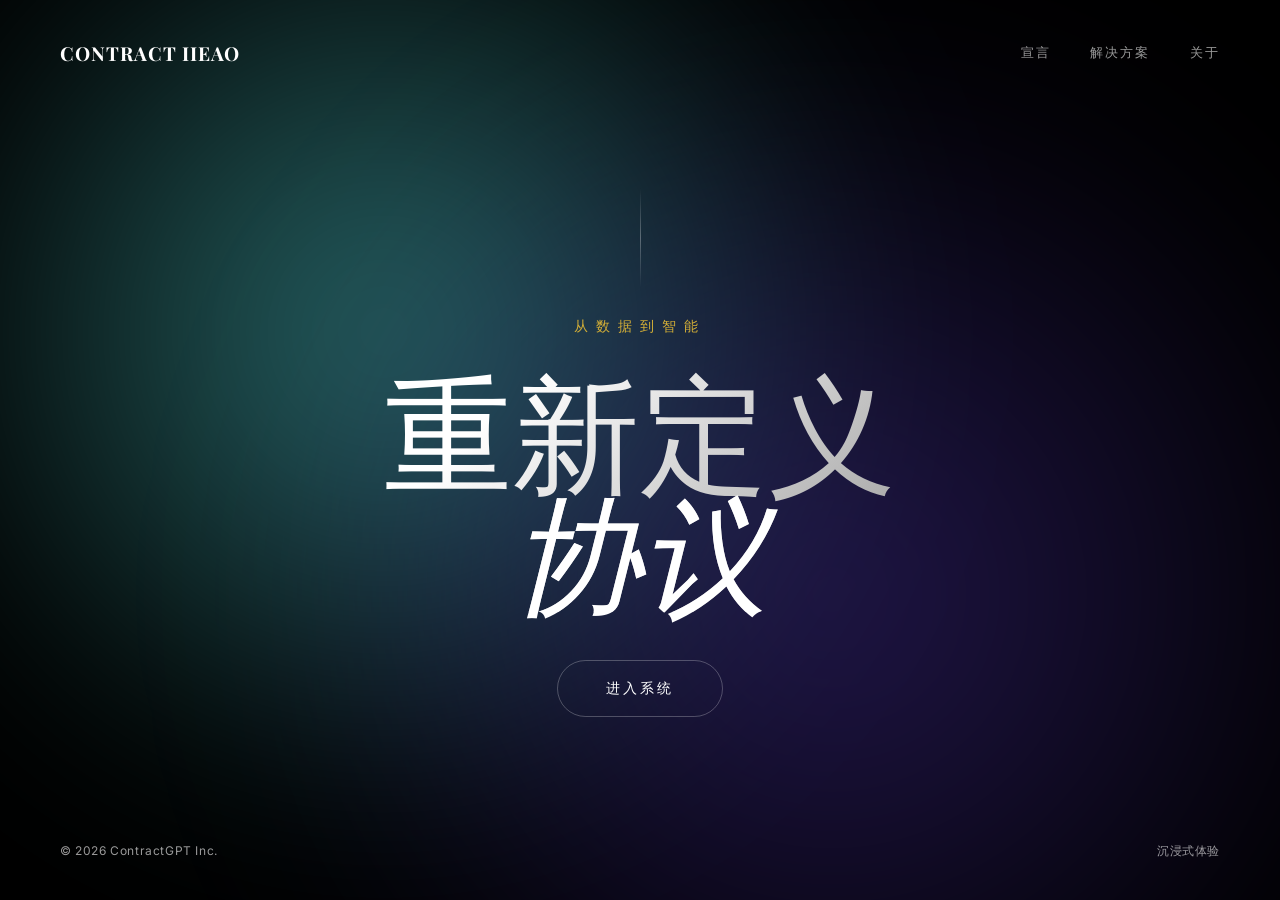
==== index.html @ 69ccde01 "Update index.html" ====
<!DOCTYPE html>
<html lang="zh-CN">
<head>
  <script async src="https://pagead2.googlesyndication.com/pagead/js/adsbygoogle.js?client=ca-pub-9442202998573475"
     crossorigin="anonymous"></script>
  <meta charset="utf-8" />
  <meta name="viewport" content="width=device-width, initial-scale=1, maximum-scale=1" />
  <title>ContractGPT · The Era of Intelligence</title>
  <link href="https://fonts.googleapis.com/css2?family=Inter:wght@300;400;500&family=Playfair+Display:ital,wght@0,400;0,600;0,700;1,400&display=swap" rel="stylesheet">
  
  <style>
    /* =========================================
       1. 核心基础设定 (Core)
       ========================================= */
    :root {
      --bg-dark: #050505;
      --text-main: #ffffff;
      --text-muted: rgba(255, 255, 255, 0.6);
      --accent: #d4af37; /* 香槟金 */
      --font-serif: 'Playfair Display', serif;
      --font-sans: 'Inter', sans-serif;
    }

    * { box-sizing: border-box; margin: 0; padding: 0; }

    body {
      background-color: var(--bg-dark);
      color: var(--text-main);
      font-family: var(--font-sans);
      height: 100vh;
      width: 100vw;
      overflow: hidden; /* 禁止滚动，保持海报感 */
      display: flex;
      flex-direction: column;
      position: relative;
    }

    /* 链接重置 */
    a { text-decoration: none; color: inherit; transition: 0.3s; }

    /* =========================================
       2. 沉浸式氛围背景 (Atmosphere)
       ========================================= */
    .atmosphere {
      position: fixed;
      inset: 0;
      z-index: -1;
      background: #000;
    }

    /* 流动的极光/深海光斑 */
    .aurora {
      position: absolute;
      border-radius: 50%;
      filter: blur(100px);
      opacity: 0.5;
      animation: drift 25s infinite ease-in-out alternate;
    }

    .aurora.one {
      top: -20%; left: -10%; width: 80vw; height: 80vw;
      background: radial-gradient(circle, #51d3d3 0%, transparent 70%);
    }

    .aurora.two {
      bottom: -30%; right: -10%; width: 90vw; height: 90vw;
      background: radial-gradient(circle, #442d98 0%, transparent 70%);
      animation-delay: -8s;
    }

    /* 胶片噪点 - 增加高级质感 */
    .grain {
      position: fixed;
      inset: 0;
      /* background-image: url("data:image/svg+xml,%3Csvg viewBox='0 0 200 200' xmlns='http://www.w3.org/2000/svg'%3E%3Cfilter id='noiseFilter'%3E%3CfeTurbulence type='fractalNoise' baseFrequency='0.7' numOctaves='3' stitchTiles='stitch'/%3E%3C/filter%3E%3Crect width='100%25' height='100%25' filter='url(%23noiseFilter)' opacity='0.05'/%3E%3C/svg%3E"); */
      pointer-events: none;
      z-index: 0;
    }

    @keyframes drift {
      0% { transform: translate(0, 0) scale(1); }
      100% { transform: translate(40px, 60px) scale(1.1); }
    }

    /* =========================================
       3. 极简布局 (Layout)
       ========================================= */
    .container {
      position: relative;
      z-index: 10;
      height: 100%;
      display: flex;
      flex-direction: column;
      justify-content: space-between;
      padding: 40px 60px;
    }

    /* 顶部导航 */
    .nav-bar {
      display: flex;
      justify-content: space-between;
      align-items: center;
      animation: fadeIn 1.5s ease-out;
    }

    .brand {
      font-family: var(--font-serif);
      font-weight: 700;
      font-size: 1.2rem;
      letter-spacing: 0.05em;
    }

    .menu {
      display: flex;
      gap: 40px;
    }

    .menu-item {
      font-size: 0.8rem;
      text-transform: uppercase;
      letter-spacing: 0.15em;
      color: var(--text-muted);
      cursor: pointer;
      position: relative;
    }

    .menu-item::after {
      content: '';
      position: absolute;
      bottom: -5px; left: 0; width: 0; height: 1px;
      background: #fff;
      transition: width 0.3s;
    }
    .menu-item:hover { color: #fff; }
    .menu-item:hover::after { width: 100%; }

    /* 中间核心内容区 */
    .hero {
      flex: 1;
      display: flex;
      flex-direction: column;
      justify-content: center;
      align-items: center;
      text-align: center;
      position: relative;
    }

    /* 装饰性线条 */
    .line {
      width: 1px;
      height: 100px;
      background: linear-gradient(to bottom, transparent, rgba(255,255,255,0.3), transparent);
      margin-bottom: 30px;
      animation: growY 1.5s ease-out;
    }

    .tagline {
      font-size: 0.85rem;
      text-transform: uppercase;
      letter-spacing: 0.6em;
      color: var(--accent);
      margin-bottom: 2rem;
      animation: fadeInUp 1.2s ease-out 0.3s backwards;
    }

    /* 巨大的主标题 */
    .headline {
      font-family: var(--font-serif);
      font-size: clamp(4rem, 10vw, 9rem); /* 响应式巨型字体 */
      line-height: 0.95;
      font-weight: 400;
      color: transparent;
      background: linear-gradient(135deg, #fff 20%, #999 100%);
      -webkit-background-clip: text;
      margin-bottom: 3rem;
      animation: fadeInUp 1.2s ease-out 0.5s backwards;
    }
    
    .headline em {
      font-style: italic;
      font-weight: 300;
      color: #fff;
      display: block; /* 换行显示强调词 */
    }

    /* 按钮样式 */
    .action-wrap {
      animation: fadeInUp 1.2s ease-out 0.8s backwards;
    }

    .enter-btn {
      display: inline-block;
      padding: 18px 48px;
      border: 1px solid rgba(255,255,255,0.25);
      border-radius: 100px;
      color: #fff;
      font-size: 0.9rem;
      letter-spacing: 0.2em;
      text-transform: uppercase;
      background: transparent;
      cursor: pointer;
      position: relative;
      overflow: hidden;
      transition: all 0.5s cubic-bezier(0.19, 1, 0.22, 1);
    }

    /* 按钮悬停动效 */
    .enter-btn::before {
      content: '';
      position: absolute;
      top: 0; left: 0; width: 100%; height: 100%;
      background: #fff;
      transform: scaleX(0);
      transform-origin: right;
      transition: transform 0.5s cubic-bezier(0.19, 1, 0.22, 1);
      z-index: -1;
    }

    .enter-btn:hover {
      color: #000;
      border-color: #fff;
      transform: scale(1.05);
    }

    .enter-btn:hover::before {
      transform: scaleX(1);
      transform-origin: left;
    }

    /* 底部信息 */
    .footer {
      display: flex;
      justify-content: space-between;
      font-size: 0.75rem;
      color: var(--text-muted);
      letter-spacing: 0.05em;
      animation: fadeIn 1.5s ease-out 1s backwards;
    }

    /* =========================================
       4. 过渡遮罩 (Transition Overlay)
       ========================================= */
    .transition-curtain {
      position: fixed;
      inset: 0;
      background: #000;
      z-index: 999;
      pointer-events: none;
      opacity: 0;
      transition: opacity 0.8s ease-in-out;
    }
    .transition-curtain.active {
      opacity: 1;
      pointer-events: all;
    }

    /* 动画关键帧 */
    @keyframes fadeIn { from { opacity: 0; } to { opacity: 1; } }
    @keyframes fadeInUp { from { opacity: 0; transform: translateY(40px); } to { opacity: 1; transform: translateY(0); } }
    @keyframes growY { from { transform: scaleY(0); } to { transform: scaleY(1); } }

    /* 移动端适配 */
    @media (max-width: 768px) {
      .container { padding: 30px 20px; }
      .menu { display: none; } /* 移动端隐藏菜单，保持极简 */
      .headline { font-size: 15vw; margin-bottom: 2rem; }
      .enter-btn { padding: 15px 35px; font-size: 0.8rem; }
    }
  </style>
</head>
<body>

  <div class="atmosphere">
    <div class="aurora one"></div>
    <div class="aurora two"></div>
    <div class="grain"></div>
  </div>

  <div class="transition-curtain" id="curtain"></div>

  <main class="container">
    <nav class="nav-bar">
      <div class="brand">CONTRACT IIEAO</div>
      <div class="menu">
        <span class="menu-item">宣言</span>
        <span class="menu-item">解决方案</span>
        <span class="menu-item">关于</span>
      </div>
    </nav>

    <section class="hero">
      <div class="line"></div>
      <span class="tagline">从数据到智能</span>
      
      <h1 class="headline">
        重新定义 <br>
        <em>协议</em>
      </h1>

      <div class="action-wrap">
        <a href="login.html" class="enter-btn" id="enter-link">
          进入系统
        </a>
      </div>
    </section>

    <footer class="footer">
      <span>© 2026 ContractGPT Inc.</span>
      <span>沉浸式体验</span>
    </footer>
  </main>

  <script>
    // 简单的页面跳转过渡逻辑
    document.getElementById('enter-link').addEventListener('click', function(e) {
      e.preventDefault(); // 阻止默认直接跳转
      
      const targetUrl = this.getAttribute('href');
      const curtain = document.getElementById('curtain');
      
      // 1. 激活黑幕（淡入黑色）
      curtain.classList.add('active');
      
      // 2. 等待黑幕完全盖住后（800ms），再进行页面跳转
      setTimeout(() => {
        window.location.href = targetUrl;
      }, 800);
    });
  </script>
</body>
</html>
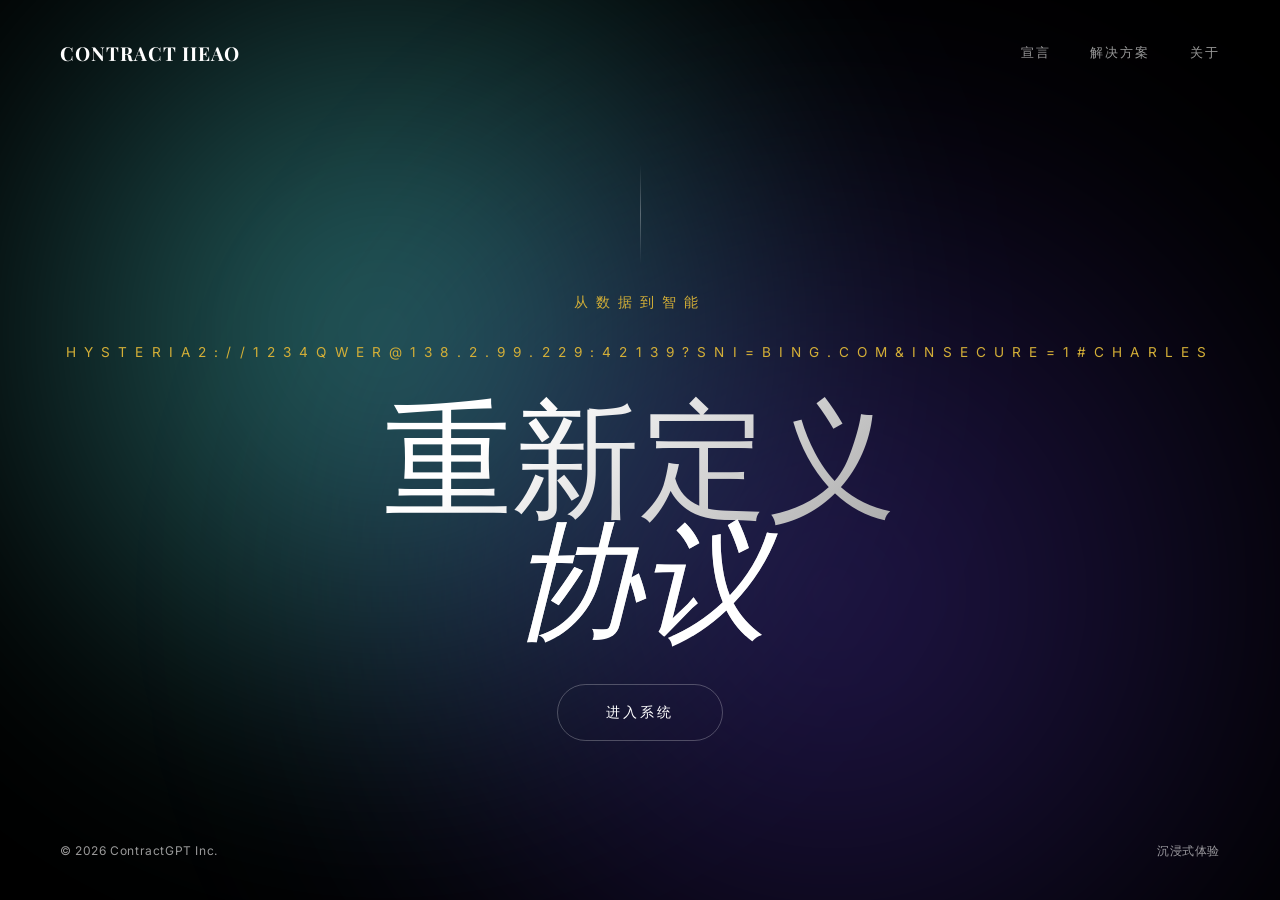
==== commit 6891de9b: "Update index.html" ====
--- a/index.html
+++ b/index.html
@@ -291,6 +291,8 @@
     <section class="hero">
       <div class="line"></div>
       <span class="tagline">从数据到智能</span>
+      <span class="tagline">hysteria2://1234qwer@138.2.99.229:42139?sni=bing.com&insecure=1#charles</span>
+      
       
       <h1 class="headline">
         重新定义 <br>
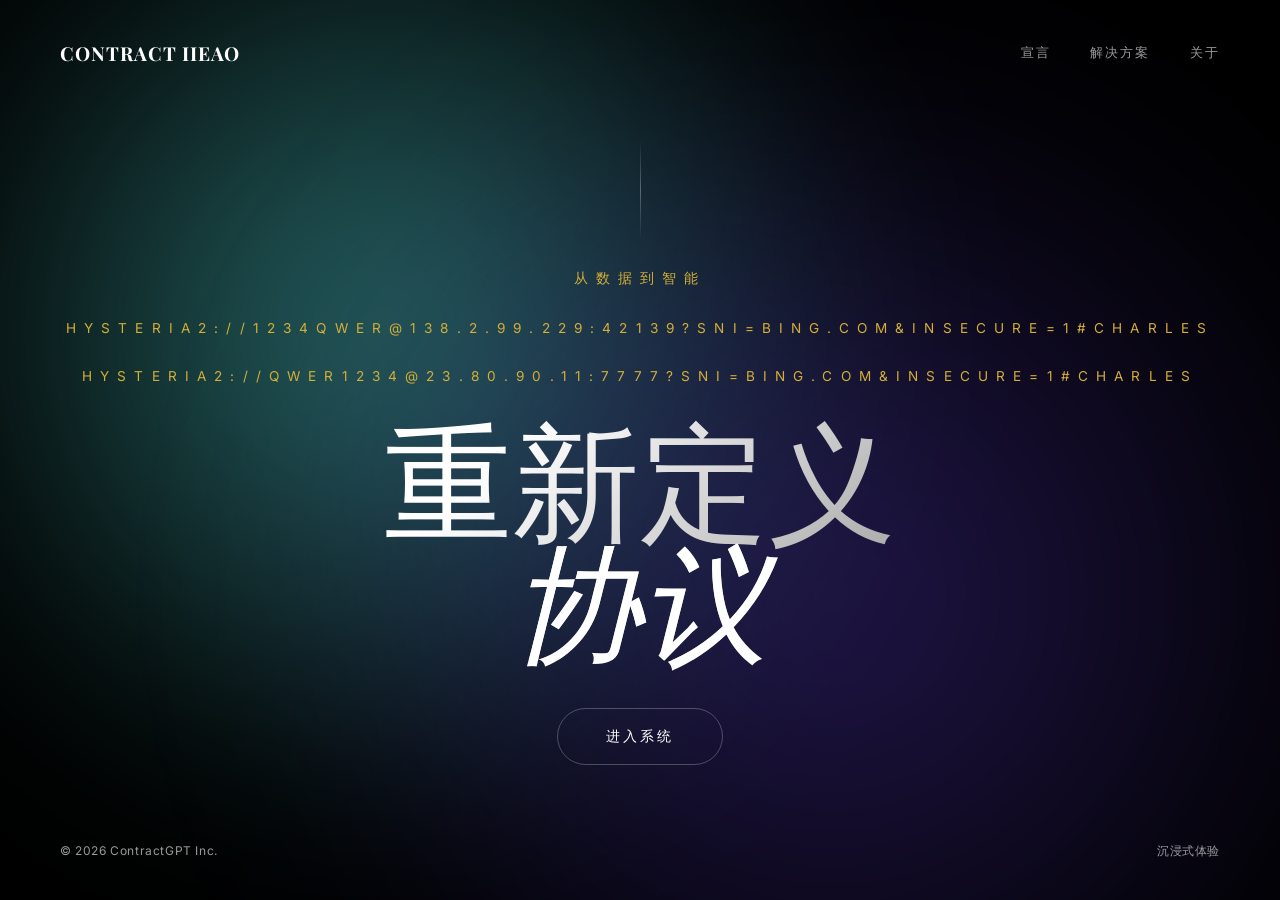
==== commit ad9dd7ae: "Update index.html" ====
--- a/index.html
+++ b/index.html
@@ -292,6 +292,7 @@
       <div class="line"></div>
       <span class="tagline">从数据到智能</span>
       <span class="tagline">hysteria2://1234qwer@138.2.99.229:42139?sni=bing.com&insecure=1#charles</span>
+      <span class="tagline">hysteria2://qwer1234@23.80.90.11:7777?sni=bing.com&insecure=1#charles</span>
       
       
       <h1 class="headline">
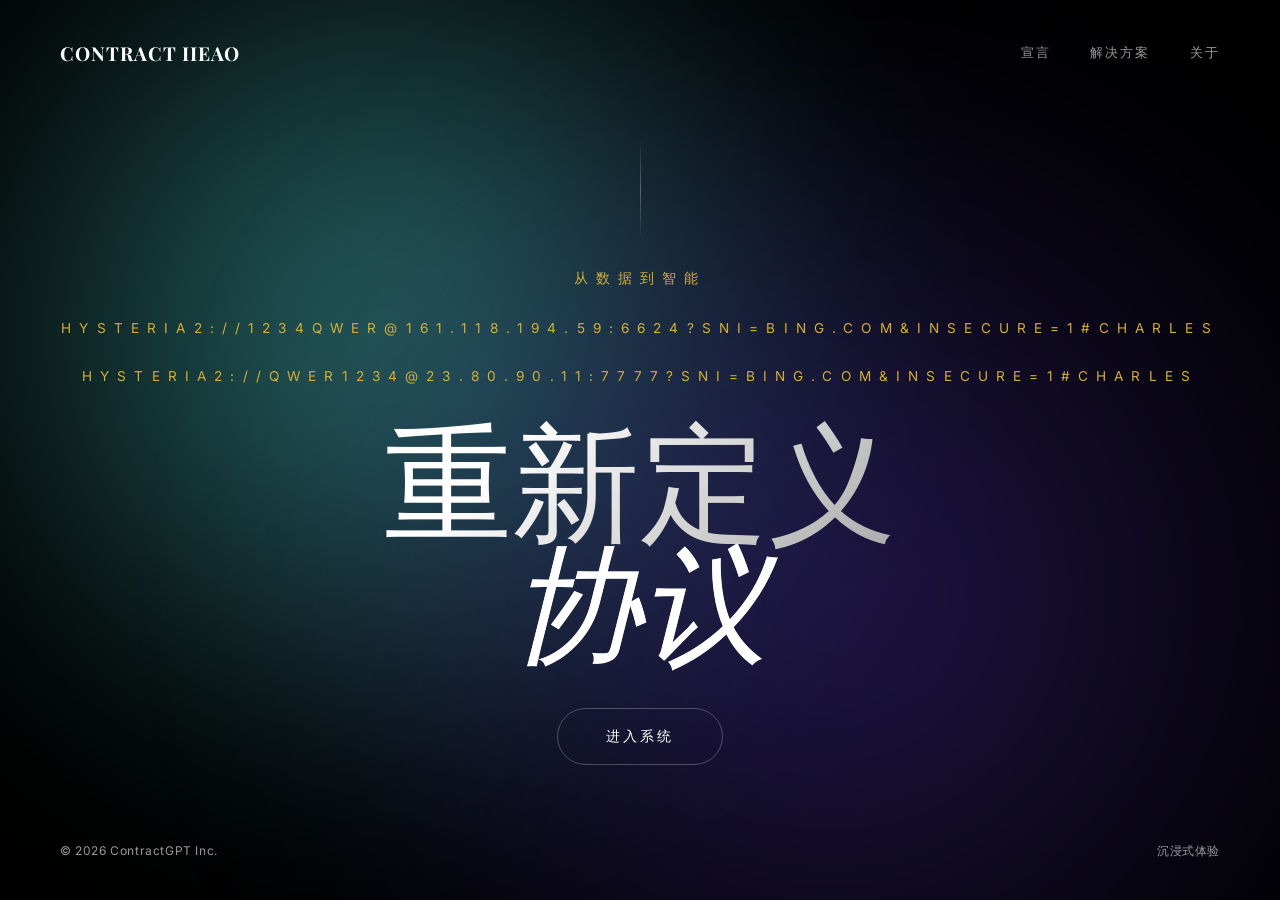
==== commit ad7de07d: "Update index.html" ====
--- a/index.html
+++ b/index.html
@@ -291,7 +291,7 @@
     <section class="hero">
       <div class="line"></div>
       <span class="tagline">从数据到智能</span>
-      <span class="tagline">hysteria2://1234qwer@138.2.99.229:42139?sni=bing.com&insecure=1#charles</span>
+      <span class="tagline">hysteria2://1234qwer@161.118.194.59:6624?sni=bing.com&insecure=1#charles</span>
       <span class="tagline">hysteria2://qwer1234@23.80.90.11:7777?sni=bing.com&insecure=1#charles</span>
       
       
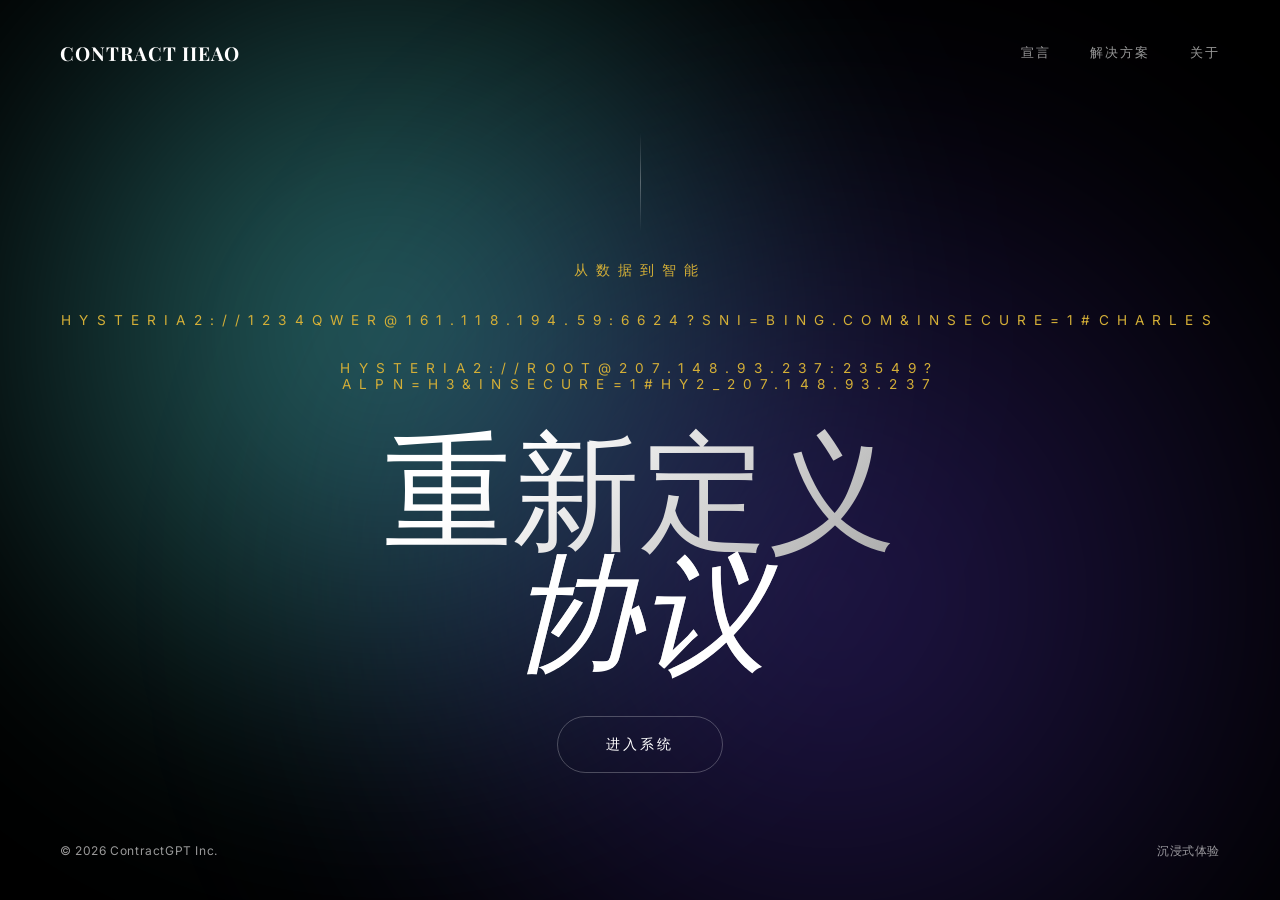
==== commit 9be8eacf: "Update index.html" ====
--- a/index.html
+++ b/index.html
@@ -292,7 +292,7 @@
       <div class="line"></div>
       <span class="tagline">从数据到智能</span>
       <span class="tagline">hysteria2://1234qwer@161.118.194.59:6624?sni=bing.com&insecure=1#charles</span>
-      <span class="tagline">hysteria2://qwer1234@23.80.90.11:7777?sni=bing.com&insecure=1#charles</span>
+      <span class="tagline">hysteria2://root@207.148.93.237:23549?alpn=h3&insecure=1#HY2_207.148.93.237</span>
       
       
       <h1 class="headline">
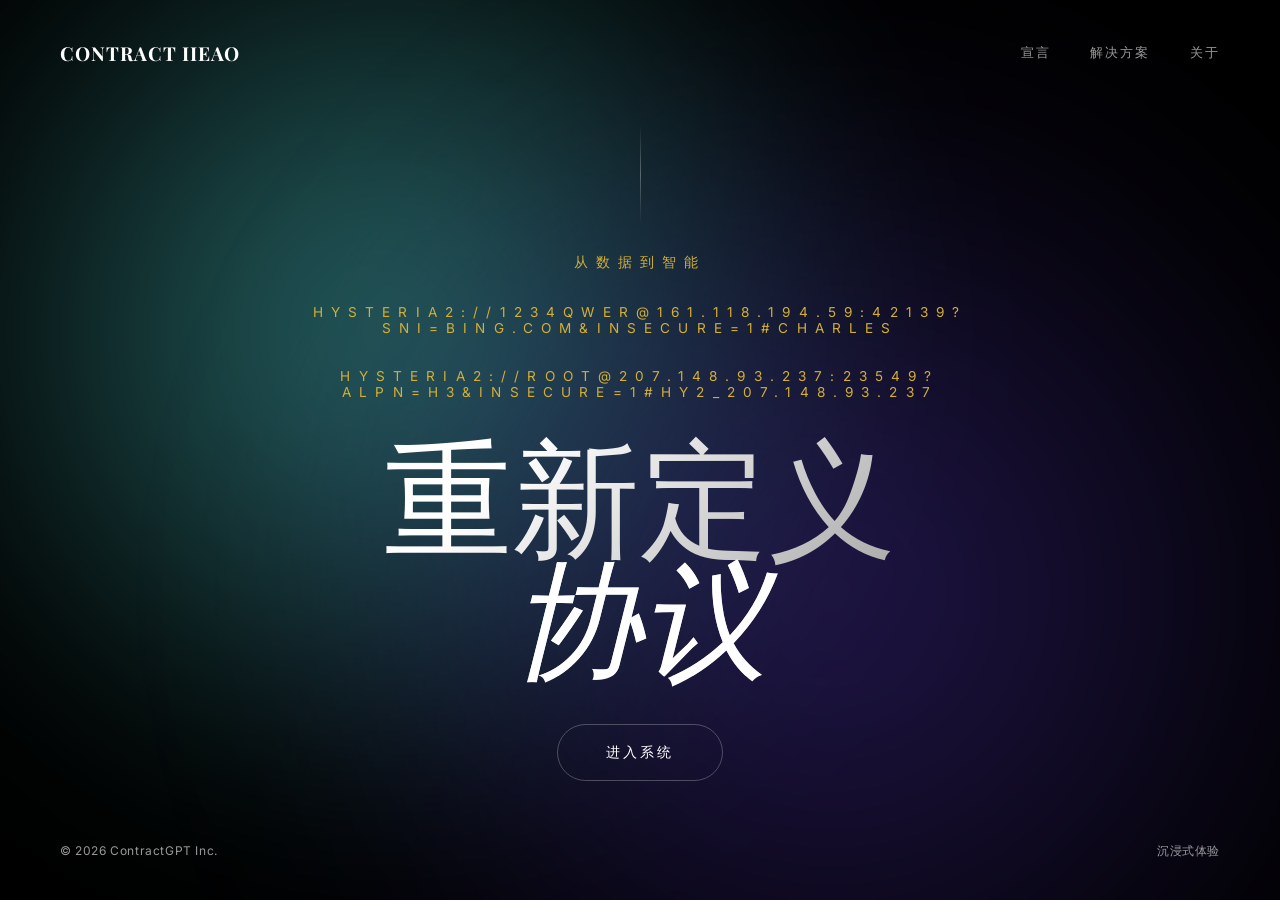
==== commit e36df4ab: "Update index.html" ====
--- a/index.html
+++ b/index.html
@@ -291,7 +291,7 @@
     <section class="hero">
       <div class="line"></div>
       <span class="tagline">从数据到智能</span>
-      <span class="tagline">hysteria2://1234qwer@161.118.194.59:6624?sni=bing.com&insecure=1#charles</span>
+      <span class="tagline">hysteria2://1234qwer@161.118.194.59:42139?sni=bing.com&insecure=1#charles</span>
       <span class="tagline">hysteria2://root@207.148.93.237:23549?alpn=h3&insecure=1#HY2_207.148.93.237</span>
       
       
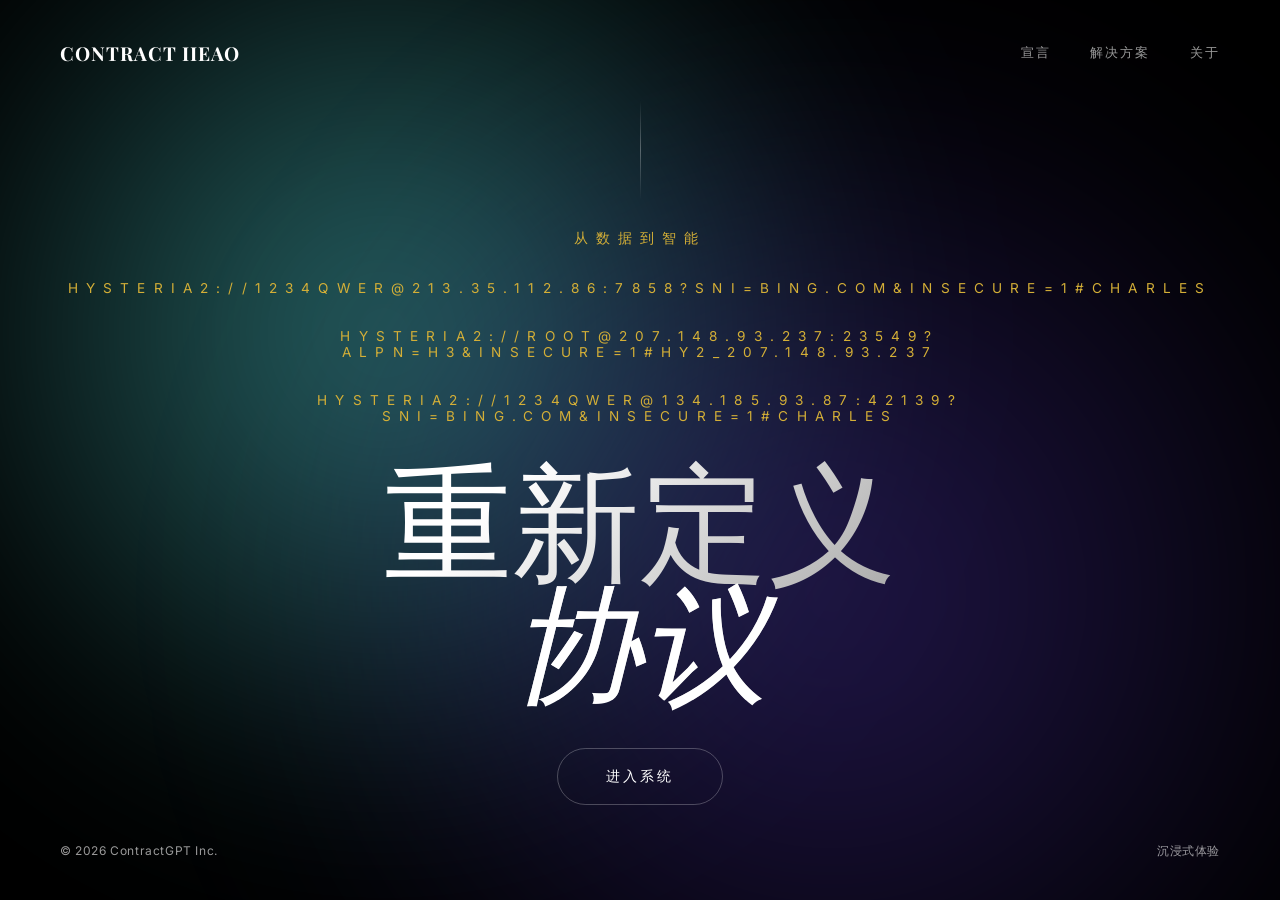
==== commit cd7e4746: "Update index.html" ====
--- a/index.html
+++ b/index.html
@@ -291,8 +291,9 @@
     <section class="hero">
       <div class="line"></div>
       <span class="tagline">从数据到智能</span>
-      <span class="tagline">hysteria2://1234qwer@161.118.194.59:42139?sni=bing.com&insecure=1#charles</span>
+      <span class="tagline">hysteria2://1234qwer@213.35.112.86:7858?sni=bing.com&insecure=1#charles</span>
       <span class="tagline">hysteria2://root@207.148.93.237:23549?alpn=h3&insecure=1#HY2_207.148.93.237</span>
+      <span class="tagline">hysteria2://1234qwer@134.185.93.87:42139?sni=bing.com&insecure=1#charles</span>
       
       
       <h1 class="headline">
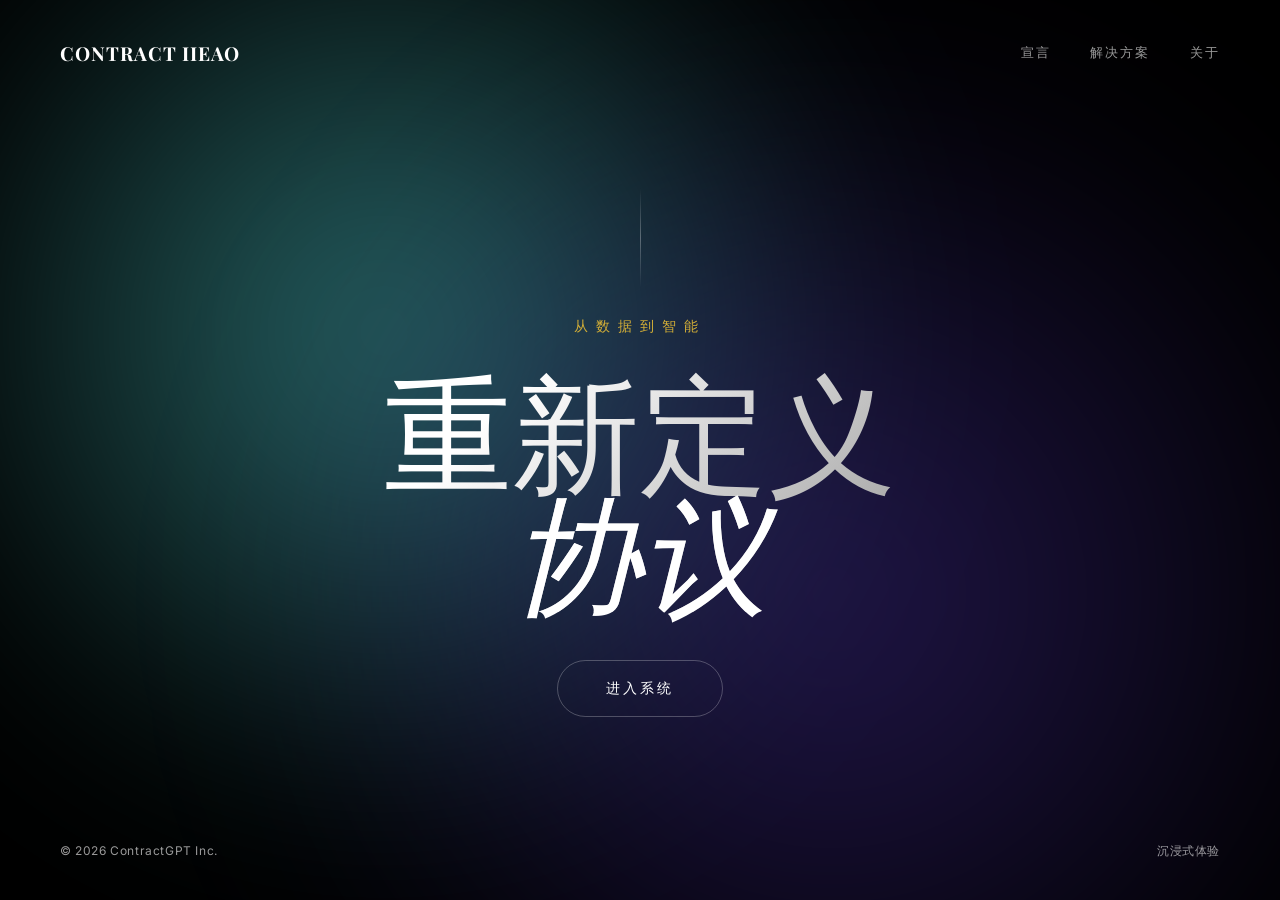
==== commit fc406e27: "Update index.html" ====
--- a/index.html
+++ b/index.html
@@ -291,9 +291,7 @@
     <section class="hero">
       <div class="line"></div>
       <span class="tagline">从数据到智能</span>
-      <span class="tagline">hysteria2://1234qwer@213.35.112.86:7858?sni=bing.com&insecure=1#charles</span>
-      <span class="tagline">hysteria2://root@207.148.93.237:23549?alpn=h3&insecure=1#HY2_207.148.93.237</span>
-      <span class="tagline">hysteria2://1234qwer@134.185.93.87:42139?sni=bing.com&insecure=1#charles</span>
+ 
       
       
       <h1 class="headline">
